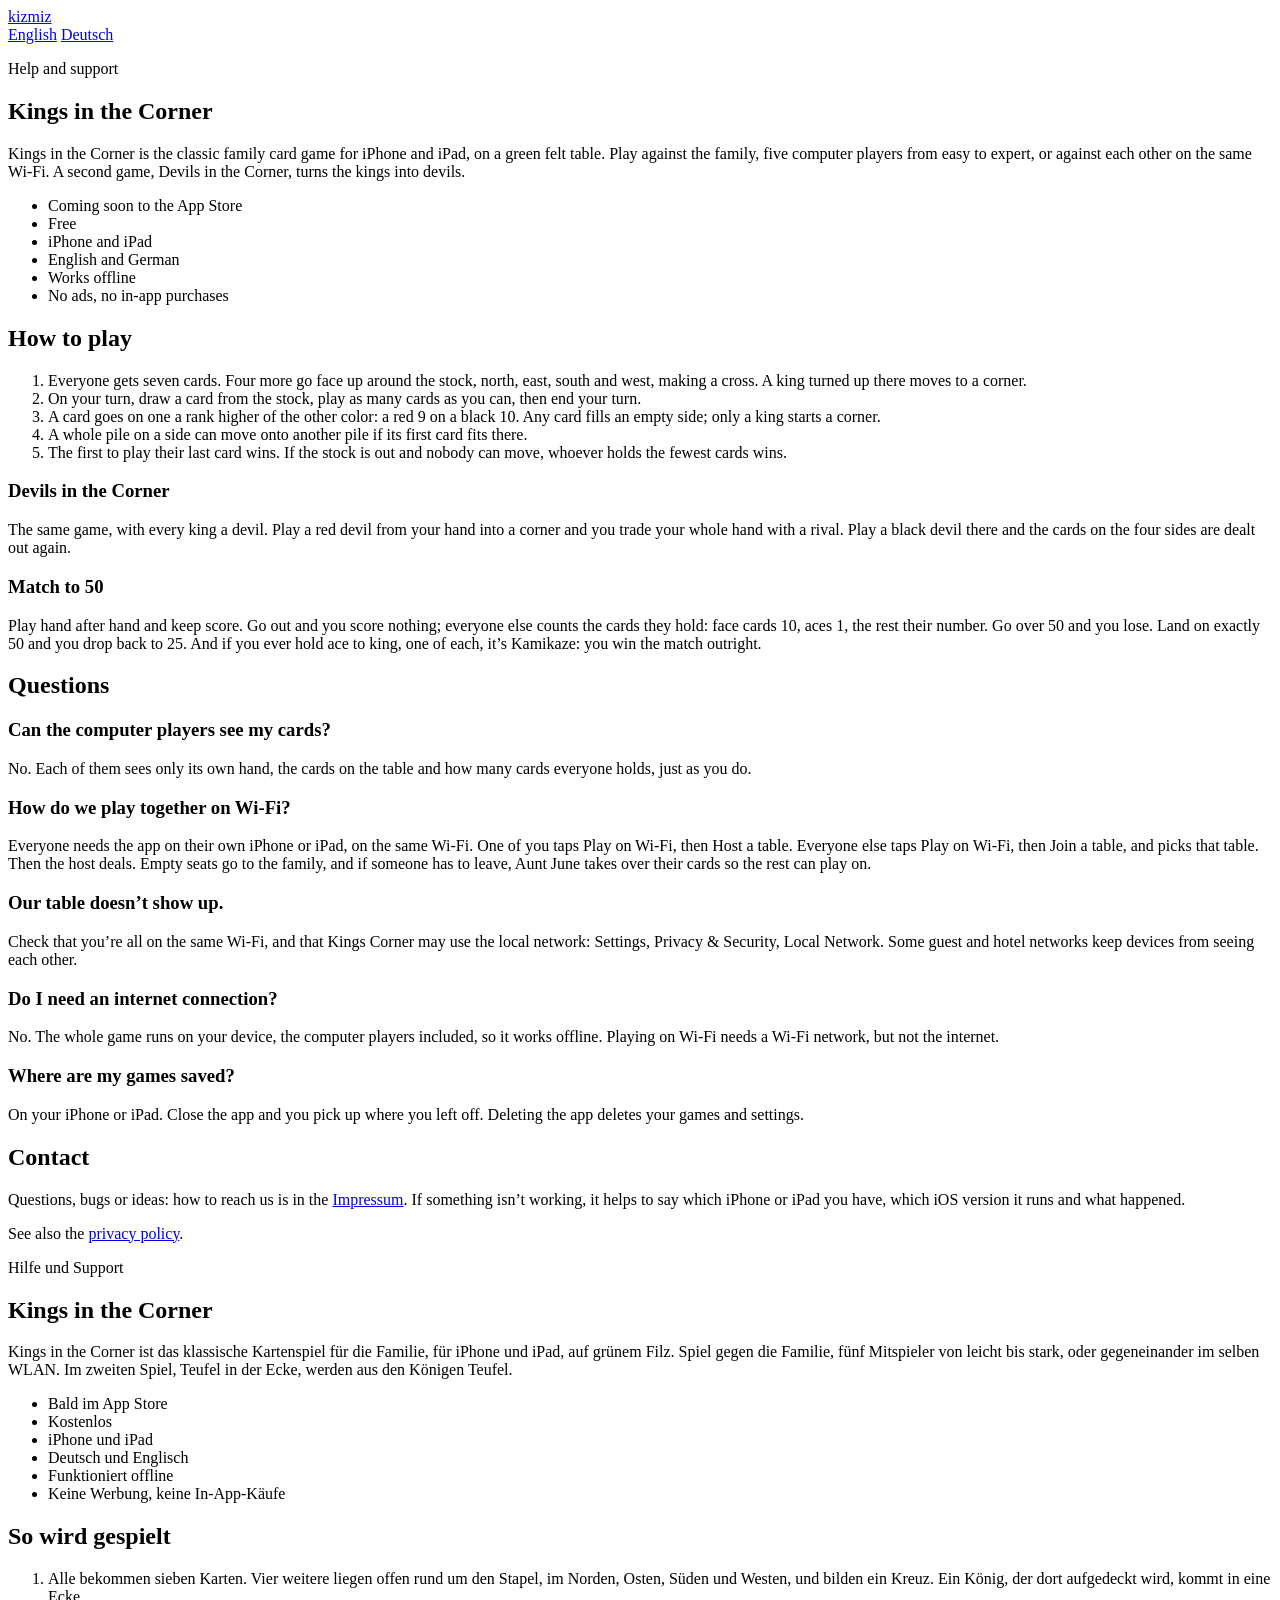
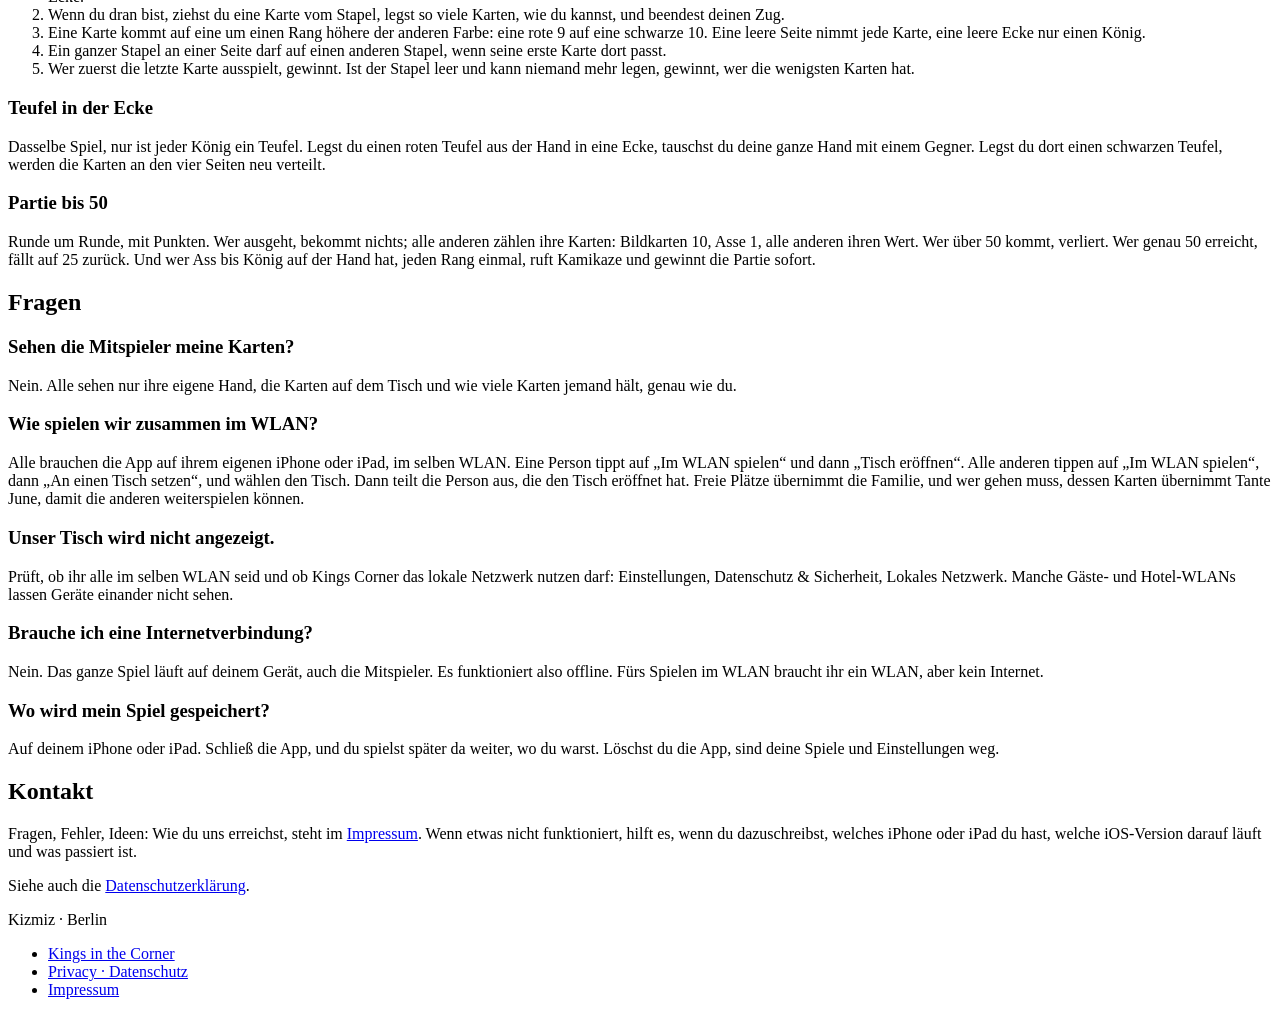
==== docs/index.html @ 905519a3 "Kings in the Corner: the app, its agents, and its store pages The iOS and Android shells around the " ====
<!doctype html>
<html lang="en">
<head>
  <meta charset="utf-8">
  <meta name="viewport" content="width=device-width, initial-scale=1">
  <title>Kings in the Corner · Help and support · Hilfe und Support</title>
  <meta name="description" content="Help and support for the Kings in the Corner app. Hilfe und Support auf Deutsch.">
  <meta name="theme-color" content="#2943b5">
  <link rel="icon" href="data:image/svg+xml,%3Csvg xmlns='http://www.w3.org/2000/svg' viewBox='0 0 20 28'%3E%3Crect width='20' height='28' rx='4' fill='%23ff4fa3'/%3E%3Crect x='2.5' y='2.5' width='15' height='23' rx='2.5' fill='none' stroke='white' stroke-width='1.4'/%3E%3C/svg%3E">
  <!-- The studio's fonts and styles: GitHub Pages serves this site at kizmiz.github.io/kings-in-the-corner/,
       beside the studio's own site (the kizmiz.github.io repo), so they come from its root. -->
  <link rel="preload" href="/fonts/bagel-fat-one-latin.woff2" as="font" type="font/woff2" crossorigin>
  <link rel="preload" href="/fonts/bricolage-grotesque-latin.woff2" as="font" type="font/woff2" crossorigin>
  <link rel="stylesheet" href="/fonts/fonts.css">
  <link rel="stylesheet" href="/style.css">
</head>
<body class="text">
  <header class="bar">
    <div class="bar-inner">
      <a class="wordmark" href="/">kizmiz</a>
      <nav class="langs" aria-label="Language / Sprache">
        <a href="#en" lang="en">English</a>
        <a href="#de" lang="de">Deutsch</a>
      </nav>
    </div>
  </header>

  <main class="doc">
    <article id="en" lang="en">
      <p class="eyebrow">Help and support</p>
      <h1>Kings in the Corner</h1>
      <p class="lead">Kings in the Corner is the classic family card game for iPhone and iPad, on a green felt table. Play against the family, five computer players from easy to expert, or against each other on the same Wi-Fi. A second game, Devils in the Corner, turns the kings into devils.</p>
      <ul class="facts">
        <li>Coming soon to the App Store</li>
        <li>Free</li>
        <li>iPhone and iPad</li>
        <li>English and German</li>
        <li>Works offline</li>
        <li>No ads, no in-app purchases</li>
      </ul>

      <h2>How to play</h2>
      <ol class="steps">
        <li>Everyone gets seven cards. Four more go face up around the stock, north, east, south and west, making a cross. A king turned up there moves to a corner.</li>
        <li>On your turn, draw a card from the stock, play as many cards as you can, then end your turn.</li>
        <li>A card goes on one a rank higher of the other color: a red 9 on a black 10. Any card fills an empty side; only a king starts a corner.</li>
        <li>A whole pile on a side can move onto another pile if its first card fits there.</li>
        <li>The first to play their last card wins. If the stock is out and nobody can move, whoever holds the fewest cards wins.</li>
      </ol>

      <h3>Devils in the Corner</h3>
      <p>The same game, with every king a devil. Play a red devil from your hand into a corner and you trade your whole hand with a rival. Play a black devil there and the cards on the four sides are dealt out again.</p>

      <h3>Match to 50</h3>
      <p>Play hand after hand and keep score. Go out and you score nothing; everyone else counts the cards they hold: face cards 10, aces 1, the rest their number. Go over 50 and you lose. Land on exactly 50 and you drop back to 25. And if you ever hold ace to king, one of each, it’s Kamikaze: you win the match outright.</p>

      <h2>Questions</h2>

      <h3>Can the computer players see my cards?</h3>
      <p>No. Each of them sees only its own hand, the cards on the table and how many cards everyone holds, just as you do.</p>

      <h3>How do we play together on Wi-Fi?</h3>
      <p>Everyone needs the app on their own iPhone or iPad, on the same Wi-Fi. One of you taps Play on Wi-Fi, then Host a table. Everyone else taps Play on Wi-Fi, then Join a table, and picks that table. Then the host deals. Empty seats go to the family, and if someone has to leave, Aunt June takes over their cards so the rest can play on.</p>

      <h3>Our table doesn’t show up.</h3>
      <p>Check that you’re all on the same Wi-Fi, and that Kings Corner may use the local network: Settings, Privacy &amp; Security, Local Network. Some guest and hotel networks keep devices from seeing each other.</p>

      <h3>Do I need an internet connection?</h3>
      <p>No. The whole game runs on your device, the computer players included, so it works offline. Playing on Wi-Fi needs a Wi-Fi network, but not the internet.</p>

      <h3>Where are my games saved?</h3>
      <p>On your iPhone or iPad. Close the app and you pick up where you left off. Deleting the app deletes your games and settings.</p>

      <h2>Contact</h2>
      <p>Questions, bugs or ideas: how to reach us is in the <a href="/impressum/">Impressum</a>. If something isn’t working, it helps to say which iPhone or iPad you have, which iOS version it runs and what happened.</p>
      <p class="note">See also the <a href="privacy/">privacy policy</a>.</p>
    </article>

    <article id="de" lang="de">
      <p class="eyebrow">Hilfe und Support</p>
      <h1>Kings in the Corner</h1>
      <p class="lead">Kings in the Corner ist das klassische Kartenspiel für die Familie, für iPhone und iPad, auf grünem Filz. Spiel gegen die Familie, fünf Mitspieler von leicht bis stark, oder gegeneinander im selben WLAN. Im zweiten Spiel, Teufel in der Ecke, werden aus den Königen Teufel.</p>
      <ul class="facts">
        <li>Bald im App Store</li>
        <li>Kostenlos</li>
        <li>iPhone und iPad</li>
        <li>Deutsch und Englisch</li>
        <li>Funktioniert offline</li>
        <li>Keine Werbung, keine In-App-Käufe</li>
      </ul>

      <h2>So wird gespielt</h2>
      <ol class="steps">
        <li>Alle bekommen sieben Karten. Vier weitere liegen offen rund um den Stapel, im Norden, Osten, Süden und Westen, und bilden ein Kreuz. Ein König, der dort aufgedeckt wird, kommt in eine Ecke.</li>
        <li>Wenn du dran bist, ziehst du eine Karte vom Stapel, legst so viele Karten, wie du kannst, und beendest deinen Zug.</li>
        <li>Eine Karte kommt auf eine um einen Rang höhere der anderen Farbe: eine rote 9 auf eine schwarze 10. Eine leere Seite nimmt jede Karte, eine leere Ecke nur einen König.</li>
        <li>Ein ganzer Stapel an einer Seite darf auf einen anderen Stapel, wenn seine erste Karte dort passt.</li>
        <li>Wer zuerst die letzte Karte ausspielt, gewinnt. Ist der Stapel leer und kann niemand mehr legen, gewinnt, wer die wenigsten Karten hat.</li>
      </ol>

      <h3>Teufel in der Ecke</h3>
      <p>Dasselbe Spiel, nur ist jeder König ein Teufel. Legst du einen roten Teufel aus der Hand in eine Ecke, tauschst du deine ganze Hand mit einem Gegner. Legst du dort einen schwarzen Teufel, werden die Karten an den vier Seiten neu verteilt.</p>

      <h3>Partie bis 50</h3>
      <p>Runde um Runde, mit Punkten. Wer ausgeht, bekommt nichts; alle anderen zählen ihre Karten: Bildkarten 10, Asse 1, alle anderen ihren Wert. Wer über 50 kommt, verliert. Wer genau 50 erreicht, fällt auf 25 zurück. Und wer Ass bis König auf der Hand hat, jeden Rang einmal, ruft Kamikaze und gewinnt die Partie sofort.</p>

      <h2>Fragen</h2>

      <h3>Sehen die Mitspieler meine Karten?</h3>
      <p>Nein. Alle sehen nur ihre eigene Hand, die Karten auf dem Tisch und wie viele Karten jemand hält, genau wie du.</p>

      <h3>Wie spielen wir zusammen im WLAN?</h3>
      <p>Alle brauchen die App auf ihrem eigenen iPhone oder iPad, im selben WLAN. Eine Person tippt auf „Im WLAN spielen“ und dann „Tisch eröffnen“. Alle anderen tippen auf „Im WLAN spielen“, dann „An einen Tisch setzen“, und wählen den Tisch. Dann teilt die Person aus, die den Tisch eröffnet hat. Freie Plätze übernimmt die Familie, und wer gehen muss, dessen Karten übernimmt Tante June, damit die anderen weiterspielen können.</p>

      <h3>Unser Tisch wird nicht angezeigt.</h3>
      <p>Prüft, ob ihr alle im selben WLAN seid und ob Kings Corner das lokale Netzwerk nutzen darf: Einstellungen, Datenschutz &amp; Sicherheit, Lokales Netzwerk. Manche Gäste- und Hotel-WLANs lassen Geräte einander nicht sehen.</p>

      <h3>Brauche ich eine Internetverbindung?</h3>
      <p>Nein. Das ganze Spiel läuft auf deinem Gerät, auch die Mitspieler. Es funktioniert also offline. Fürs Spielen im WLAN braucht ihr ein WLAN, aber kein Internet.</p>

      <h3>Wo wird mein Spiel gespeichert?</h3>
      <p>Auf deinem iPhone oder iPad. Schließ die App, und du spielst später da weiter, wo du warst. Löschst du die App, sind deine Spiele und Einstellungen weg.</p>

      <h2>Kontakt</h2>
      <p>Fragen, Fehler, Ideen: Wie du uns erreichst, steht im <a href="/impressum/">Impressum</a>. Wenn etwas nicht funktioniert, hilft es, wenn du dazuschreibst, welches iPhone oder iPad du hast, welche iOS-Version darauf läuft und was passiert ist.</p>
      <p class="note">Siehe auch die <a href="privacy/#de">Datenschutzerklärung</a>.</p>
    </article>
  </main>

  <footer class="foot">
    <div class="foot-inner">
      <span>Kizmiz · Berlin</span>
      <ul>
        <li><a href="./">Kings in the Corner</a></li>
        <li><a href="privacy/">Privacy · Datenschutz</a></li>
        <li><a href="/impressum/">Impressum</a></li>
      </ul>
    </div>
  </footer>
</body>
</html>
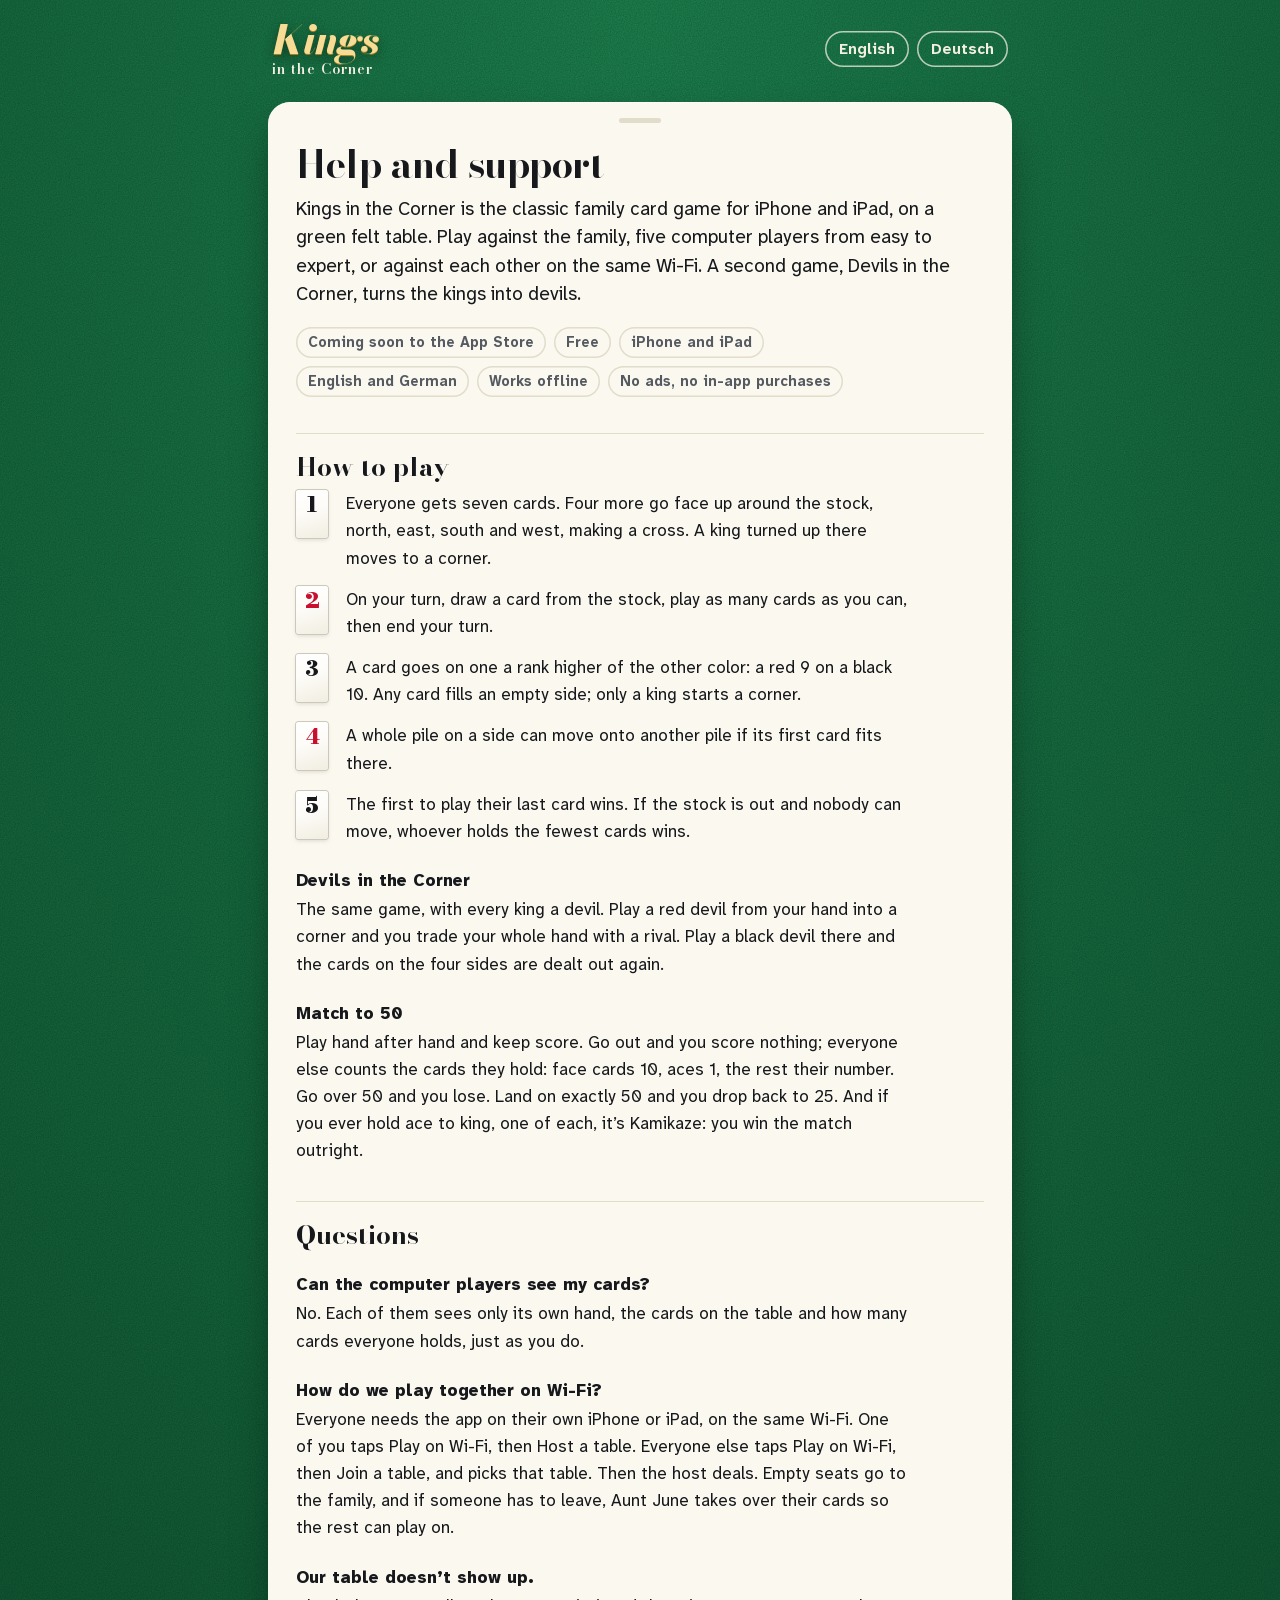
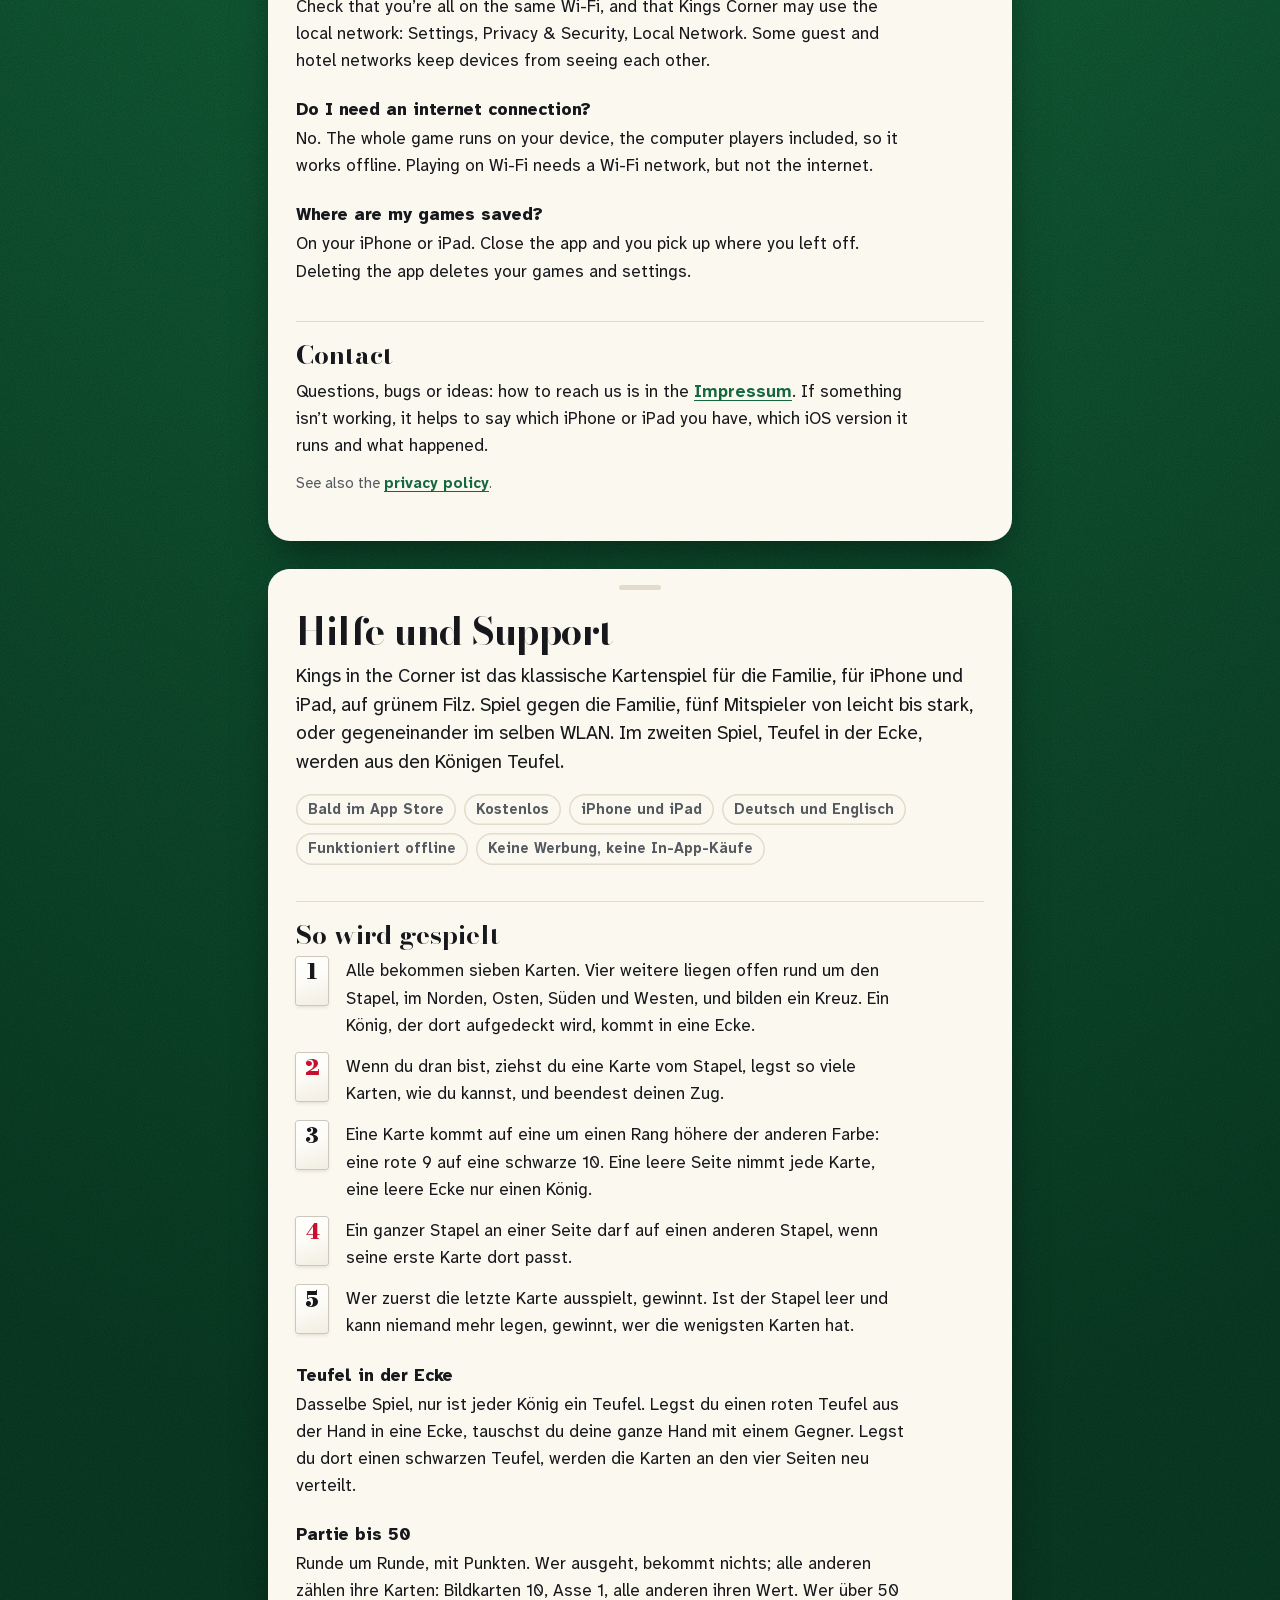
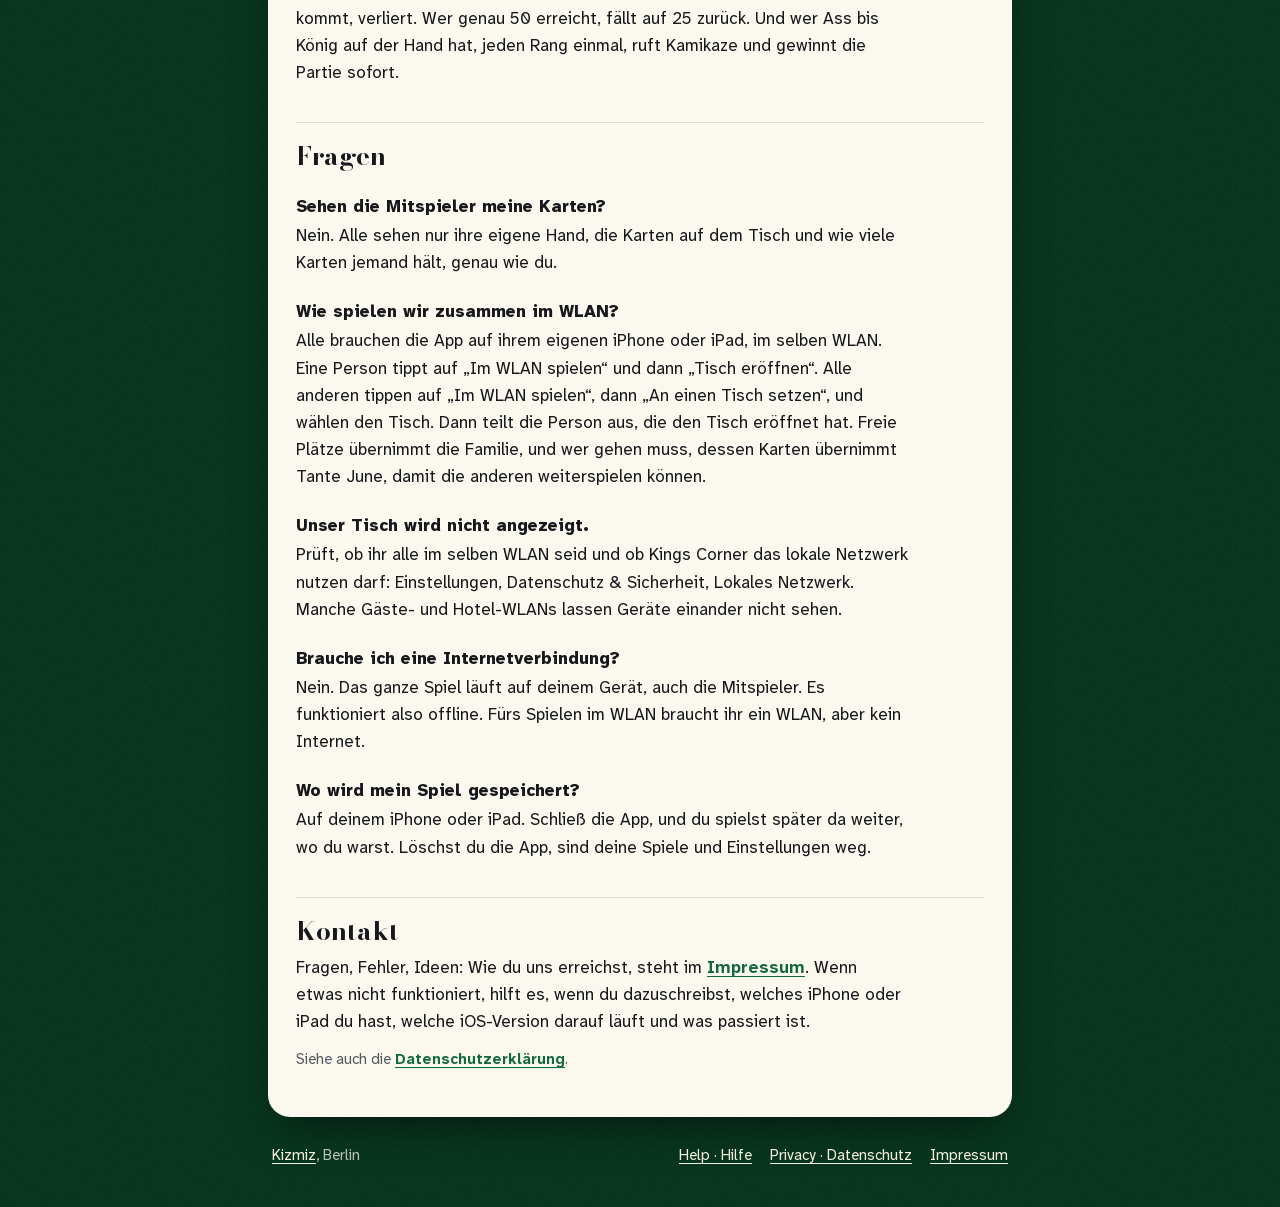
==== commit 66ab594d: "Support and privacy pages in the game's own look The pages carry their own styles and the app's font" ====
--- a/docs/index.html
+++ b/docs/index.html
@@ -5,30 +5,25 @@
   <meta name="viewport" content="width=device-width, initial-scale=1">
   <title>Kings in the Corner · Help and support · Hilfe und Support</title>
   <meta name="description" content="Help and support for the Kings in the Corner app. Hilfe und Support auf Deutsch.">
-  <meta name="theme-color" content="#2943b5">
-  <link rel="icon" href="data:image/svg+xml,%3Csvg xmlns='http://www.w3.org/2000/svg' viewBox='0 0 20 28'%3E%3Crect width='20' height='28' rx='4' fill='%23ff4fa3'/%3E%3Crect x='2.5' y='2.5' width='15' height='23' rx='2.5' fill='none' stroke='white' stroke-width='1.4'/%3E%3C/svg%3E">
-  <!-- The studio's fonts and styles: GitHub Pages serves this site at kizmiz.github.io/kings-in-the-corner/,
-       beside the studio's own site (the kizmiz.github.io repo), so they come from its root. -->
-  <link rel="preload" href="/fonts/bagel-fat-one-latin.woff2" as="font" type="font/woff2" crossorigin>
-  <link rel="preload" href="/fonts/bricolage-grotesque-latin.woff2" as="font" type="font/woff2" crossorigin>
-  <link rel="stylesheet" href="/fonts/fonts.css">
-  <link rel="stylesheet" href="/style.css">
+  <meta name="theme-color" content="#0a3f25">
+  <link rel="icon" href="data:image/svg+xml,%3Csvg xmlns='http://www.w3.org/2000/svg' viewBox='0 0 32 32'%3E%3Crect width='32' height='32' rx='7' fill='%2314683d'/%3E%3Cg transform='rotate(-12 16 16)'%3E%3Crect x='8.5' y='5' width='15' height='22' rx='2' fill='%23fdfcf8'/%3E%3Ctext x='16' y='21' font-family='Georgia,serif' font-weight='700' font-size='14' text-anchor='middle' fill='%2316181b'%3EK%3C/text%3E%3C/g%3E%3C/svg%3E">
+  <link rel="preload" href="fonts/bodoni-moda-latin.woff2" as="font" type="font/woff2" crossorigin>
+  <link rel="preload" href="fonts/atkinson-next-latin.woff2" as="font" type="font/woff2" crossorigin>
+  <link rel="stylesheet" href="fonts/fonts.css">
+  <link rel="stylesheet" href="style.css">
 </head>
-<body class="text">
+<body>
   <header class="bar">
-    <div class="bar-inner">
-      <a class="wordmark" href="/">kizmiz</a>
-      <nav class="langs" aria-label="Language / Sprache">
-        <a href="#en" lang="en">English</a>
-        <a href="#de" lang="de">Deutsch</a>
-      </nav>
-    </div>
+    <a class="wordmark" href="./" aria-label="Kings in the Corner"><span class="kings">Kings</span><span class="rest">in the Corner</span></a>
+    <nav class="langs" aria-label="Language / Sprache">
+      <a href="#en" lang="en">English</a>
+      <a href="#de" lang="de">Deutsch</a>
+    </nav>
   </header>
 
-  <main class="doc">
+  <main>
     <article id="en" lang="en">
-      <p class="eyebrow">Help and support</p>
-      <h1>Kings in the Corner</h1>
+      <h1>Help and support</h1>
       <p class="lead">Kings in the Corner is the classic family card game for iPhone and iPad, on a green felt table. Play against the family, five computer players from easy to expert, or against each other on the same Wi-Fi. A second game, Devils in the Corner, turns the kings into devils.</p>
       <ul class="facts">
         <li>Coming soon to the App Store</li>
@@ -72,13 +67,12 @@
       <p>On your iPhone or iPad. Close the app and you pick up where you left off. Deleting the app deletes your games and settings.</p>
 
       <h2>Contact</h2>
-      <p>Questions, bugs or ideas: how to reach us is in the <a href="/impressum/">Impressum</a>. If something isn’t working, it helps to say which iPhone or iPad you have, which iOS version it runs and what happened.</p>
+      <p>Questions, bugs or ideas: how to reach us is in the <a href="https://kizmiz.github.io/impressum/">Impressum</a>. If something isn’t working, it helps to say which iPhone or iPad you have, which iOS version it runs and what happened.</p>
       <p class="note">See also the <a href="privacy/">privacy policy</a>.</p>
     </article>
 
     <article id="de" lang="de">
-      <p class="eyebrow">Hilfe und Support</p>
-      <h1>Kings in the Corner</h1>
+      <h1>Hilfe und Support</h1>
       <p class="lead">Kings in the Corner ist das klassische Kartenspiel für die Familie, für iPhone und iPad, auf grünem Filz. Spiel gegen die Familie, fünf Mitspieler von leicht bis stark, oder gegeneinander im selben WLAN. Im zweiten Spiel, Teufel in der Ecke, werden aus den Königen Teufel.</p>
       <ul class="facts">
         <li>Bald im App Store</li>
@@ -122,20 +116,18 @@
       <p>Auf deinem iPhone oder iPad. Schließ die App, und du spielst später da weiter, wo du warst. Löschst du die App, sind deine Spiele und Einstellungen weg.</p>
 
       <h2>Kontakt</h2>
-      <p>Fragen, Fehler, Ideen: Wie du uns erreichst, steht im <a href="/impressum/">Impressum</a>. Wenn etwas nicht funktioniert, hilft es, wenn du dazuschreibst, welches iPhone oder iPad du hast, welche iOS-Version darauf läuft und was passiert ist.</p>
+      <p>Fragen, Fehler, Ideen: Wie du uns erreichst, steht im <a href="https://kizmiz.github.io/impressum/">Impressum</a>. Wenn etwas nicht funktioniert, hilft es, wenn du dazuschreibst, welches iPhone oder iPad du hast, welche iOS-Version darauf läuft und was passiert ist.</p>
       <p class="note">Siehe auch die <a href="privacy/#de">Datenschutzerklärung</a>.</p>
     </article>
   </main>
 
   <footer class="foot">
-    <div class="foot-inner">
-      <span>Kizmiz · Berlin</span>
-      <ul>
-        <li><a href="./">Kings in the Corner</a></li>
-        <li><a href="privacy/">Privacy · Datenschutz</a></li>
-        <li><a href="/impressum/">Impressum</a></li>
-      </ul>
-    </div>
+    <span><a href="https://kizmiz.github.io/">Kizmiz</a>, Berlin</span>
+    <ul>
+      <li><a href="./">Help · Hilfe</a></li>
+      <li><a href="privacy/">Privacy · Datenschutz</a></li>
+      <li><a href="https://kizmiz.github.io/impressum/">Impressum</a></li>
+    </ul>
   </footer>
 </body>
 </html>
--- a/docs/fonts/fonts.css
+++ b/docs/fonts/fonts.css
@@ -0,0 +1,38 @@
+/* Bodoni Moda (card indices and headings) and Atkinson Hyperlegible Next (everything else), bundled
+   so the app works offline. Both are under the SIL Open Font License (OFL-*.txt). */
+
+@font-face {
+  font-family: "Bodoni Moda";
+  font-style: normal;
+  font-weight: 400 900;
+  font-display: swap;
+  src: url(bodoni-moda-latin.woff2) format("woff2");
+}
+
+@font-face {
+  font-family: "Bodoni Moda";
+  font-style: italic;
+  font-weight: 400 900;
+  font-display: swap;
+  src: url(bodoni-moda-italic-latin.woff2) format("woff2");
+}
+
+@font-face {
+  font-family: "Atkinson Hyperlegible Next";
+  font-style: normal;
+  font-weight: 400 800;
+  font-display: swap;
+  src: url(atkinson-next-latin.woff2) format("woff2");
+  unicode-range: U+0000-00FF, U+0131, U+0152-0153, U+02BB-02BC, U+02C6, U+02DA, U+02DC, U+0304, U+0308,
+    U+0329, U+2000-206F, U+20AC, U+2122, U+2191, U+2193, U+2212, U+2215, U+FEFF, U+FFFD;
+}
+
+@font-face {
+  font-family: "Atkinson Hyperlegible Next";
+  font-style: normal;
+  font-weight: 400 800;
+  font-display: swap;
+  src: url(atkinson-next-latin-ext.woff2) format("woff2");
+  unicode-range: U+0100-02BA, U+02BD-02C5, U+02C7-02CC, U+02CE-02D7, U+02DD-02FF, U+1E00-1E9F, U+20A0-20AB,
+    U+20AD-20C4, U+2C60-2C7F, U+A720-A7FF;
+}
--- a/docs/style.css
+++ b/docs/style.css
@@ -0,0 +1,155 @@
+/* The support and privacy pages, in the app's own look: the green felt, with each language's text
+   on a sheet of card paper, as the app's own sheets slide up over the table. Bodoni Moda for
+   headings, Atkinson Hyperlegible Next for reading (both in fonts/, under the OFL). */
+
+:root {
+  --felt: #14683d;
+  --felt-deep: #0a3f25;
+  --felt-light: #1d8550;
+  --gold: #e9c46a;
+  --gold-hi: #f6dc94;
+  --gold-lo: #a97c21;
+  --cream: #f4efe1;
+  --cream-soft: rgba(244, 239, 225, 0.75);
+  --paper: #fbf8f0;
+  --rule: #e2dccb;
+  --card: #fdfcf8;
+  --card-edge: #cdc8bb;
+  --ink: #16181b;
+  --ink-soft: #545a60;
+  --red: #c8102e;
+
+  --display: "Bodoni Moda", "Didot", Georgia, serif;
+  --text: "Atkinson Hyperlegible Next", system-ui, sans-serif;
+  --noise: url("data:image/svg+xml,%3Csvg xmlns='http://www.w3.org/2000/svg' width='180' height='180'%3E%3Cfilter id='n'%3E%3CfeTurbulence type='fractalNoise' baseFrequency='.85' numOctaves='2' stitchTiles='stitch'/%3E%3CfeColorMatrix values='0 0 0 0 0 0 0 0 0 0 0 0 0 0 0 0 0 0 .55 0'/%3E%3C/filter%3E%3Crect width='100%25' height='100%25' filter='url(%23n)' opacity='.5'/%3E%3C/svg%3E");
+}
+
+* { box-sizing: border-box; }
+
+html { background: var(--felt-deep); }
+body {
+  margin: 0;
+  min-height: 100vh;
+  background: var(--noise), radial-gradient(140% 70% at 50% 0%, var(--felt-light) 0%, var(--felt) 45%, var(--felt-deep) 100%);
+  color: var(--cream);
+  font: 400 17px/1.6 var(--text);
+  -webkit-font-smoothing: antialiased;
+}
+
+a { color: inherit; text-underline-offset: 3px; text-decoration-thickness: 1px; }
+:focus-visible { outline: 3px solid var(--gold); outline-offset: 2px; border-radius: 4px; }
+
+/* ---------------------------------------------------------------- the table's edge */
+
+.bar {
+  display: flex;
+  align-items: center;
+  justify-content: space-between;
+  gap: 16px;
+  max-width: 48rem;
+  margin: 0 auto;
+  padding: 22px 16px 26px;
+}
+
+/* The title as the app's home screen sets it, smaller. */
+.wordmark { display: inline-block; text-decoration: none; line-height: 1; }
+.wordmark .kings {
+  display: block;
+  font: italic 800 40px/0.9 var(--display);
+  letter-spacing: -1px;
+  color: var(--gold-hi);
+  text-shadow: 0 1px 0 var(--gold-lo), 0 4px 12px rgba(0, 0, 0, 0.4);
+}
+.wordmark .rest { display: block; margin-top: 4px; font: 600 14px/1 var(--display); letter-spacing: 0.08em; color: var(--cream); }
+
+.langs { display: flex; gap: 8px; }
+.langs a {
+  padding: 6px 14px;
+  border-radius: 999px;
+  box-shadow: inset 0 0 0 1.5px var(--cream-soft);
+  font-weight: 700;
+  font-size: 15px;
+  text-decoration: none;
+  color: var(--cream);
+}
+.langs a:hover { background: rgba(244, 239, 225, 0.12); }
+
+/* ---------------------------------------------------------------- the sheets */
+
+main { display: grid; gap: 28px; max-width: 48rem; margin: 0 auto; padding: 0 12px; }
+
+article {
+  padding: 30px 28px 34px;
+  border-radius: 22px;
+  background: var(--paper);
+  color: var(--ink);
+  box-shadow: 0 1px 0 rgba(255, 255, 255, 0.6) inset, 0 18px 44px -12px rgba(0, 0, 0, 0.55);
+  scroll-margin-top: 16px;
+}
+/* The grab bar the app's sheets have. */
+article::before { content: ""; display: block; width: 42px; height: 5px; margin: -14px auto 22px; border-radius: 3px; background: var(--rule); }
+
+h1, h2 { font-family: var(--display); font-weight: 700; color: var(--ink); }
+h1 { margin: 0 0 10px; font-size: 38px; line-height: 1.05; letter-spacing: -0.5px; hyphens: manual; }
+h2 { margin: 36px 0 8px; padding-top: 18px; border-top: 1px solid var(--rule); font-size: 26px; line-height: 1.15; }
+h3 { margin: 24px 0 4px; font-size: 17px; line-height: 1.35; font-weight: 800; }
+p, ul, ol, address { margin: 0 0 12px; max-width: 36em; }
+address { font-style: normal; }
+article a { color: var(--felt); font-weight: 700; }
+article a:hover { color: var(--felt-deep); }
+
+.lead { font-size: 19px; line-height: 1.5; }
+.meta, .note { color: var(--ink-soft); font-size: 15px; }
+.nobreak { white-space: nowrap; }
+
+.facts { display: flex; flex-wrap: wrap; gap: 8px; padding: 0; margin: 18px 0 0; list-style: none; }
+.facts li { padding: 4px 12px; border-radius: 999px; box-shadow: inset 0 0 0 1.5px var(--rule); font-size: 14.5px; font-weight: 700; color: var(--ink-soft); }
+
+/* Each step's number is a little card, its index in Bodoni the way the app's cards print it,
+   black and red by turns. */
+.steps { counter-reset: step; padding: 0; list-style: none; }
+.steps li { counter-increment: step; position: relative; min-height: 46px; margin: 0 0 14px; padding-left: 50px; }
+.steps li::before {
+  content: counter(step);
+  position: absolute;
+  left: 0;
+  top: 0;
+  width: 32px;
+  height: 45px;
+  padding-top: 3px;
+  border-radius: 3px;
+  background: linear-gradient(162deg, #fff 0%, var(--card) 42%, #f1ede1 100%);
+  box-shadow: 0 0 0 1px var(--card-edge), 0 2px 4px rgba(0, 0, 0, 0.12);
+  font: 900 22px/1 var(--display);
+  font-variation-settings: "opsz" 6;
+  text-align: center;
+  color: var(--ink);
+}
+.steps li:nth-child(even)::before { color: var(--red); }
+
+/* ---------------------------------------------------------------- foot */
+
+.foot {
+  display: flex;
+  flex-wrap: wrap;
+  justify-content: space-between;
+  gap: 8px 20px;
+  max-width: 48rem;
+  margin: 0 auto;
+  padding: 26px 16px 40px;
+  font-size: 15px;
+  color: var(--cream-soft);
+}
+.foot ul { display: flex; flex-wrap: wrap; gap: 6px 18px; margin: 0; padding: 0; list-style: none; }
+.foot a { color: var(--cream); }
+
+@media (max-width: 480px) {
+  body { font-size: 16.5px; }
+  .bar { padding-bottom: 20px; }
+  .wordmark .kings { font-size: 34px; }
+  .wordmark .rest { font-size: 12.5px; }
+  article { padding: 26px 20px 28px; border-radius: 18px; }
+  h1 { font-size: 32px; }
+  h2 { font-size: 23px; }
+  .lead { font-size: 18px; }
+}
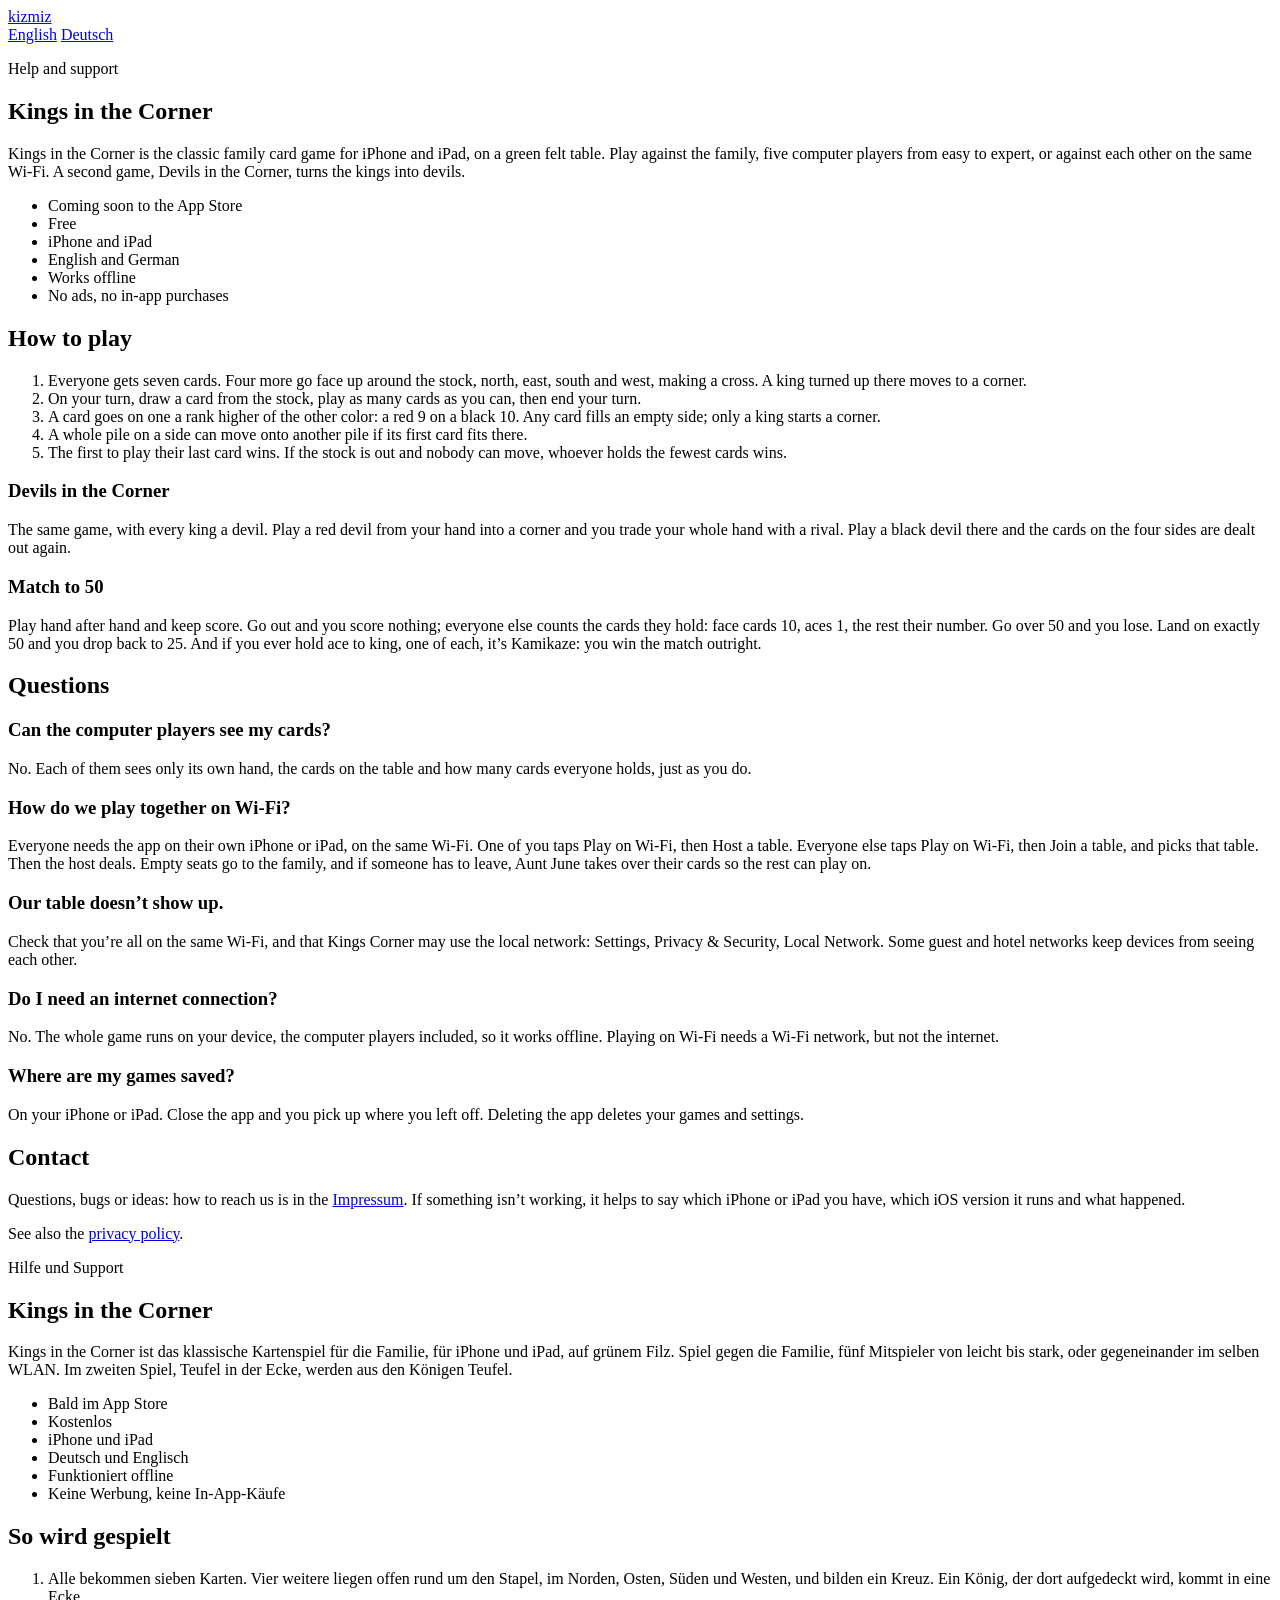
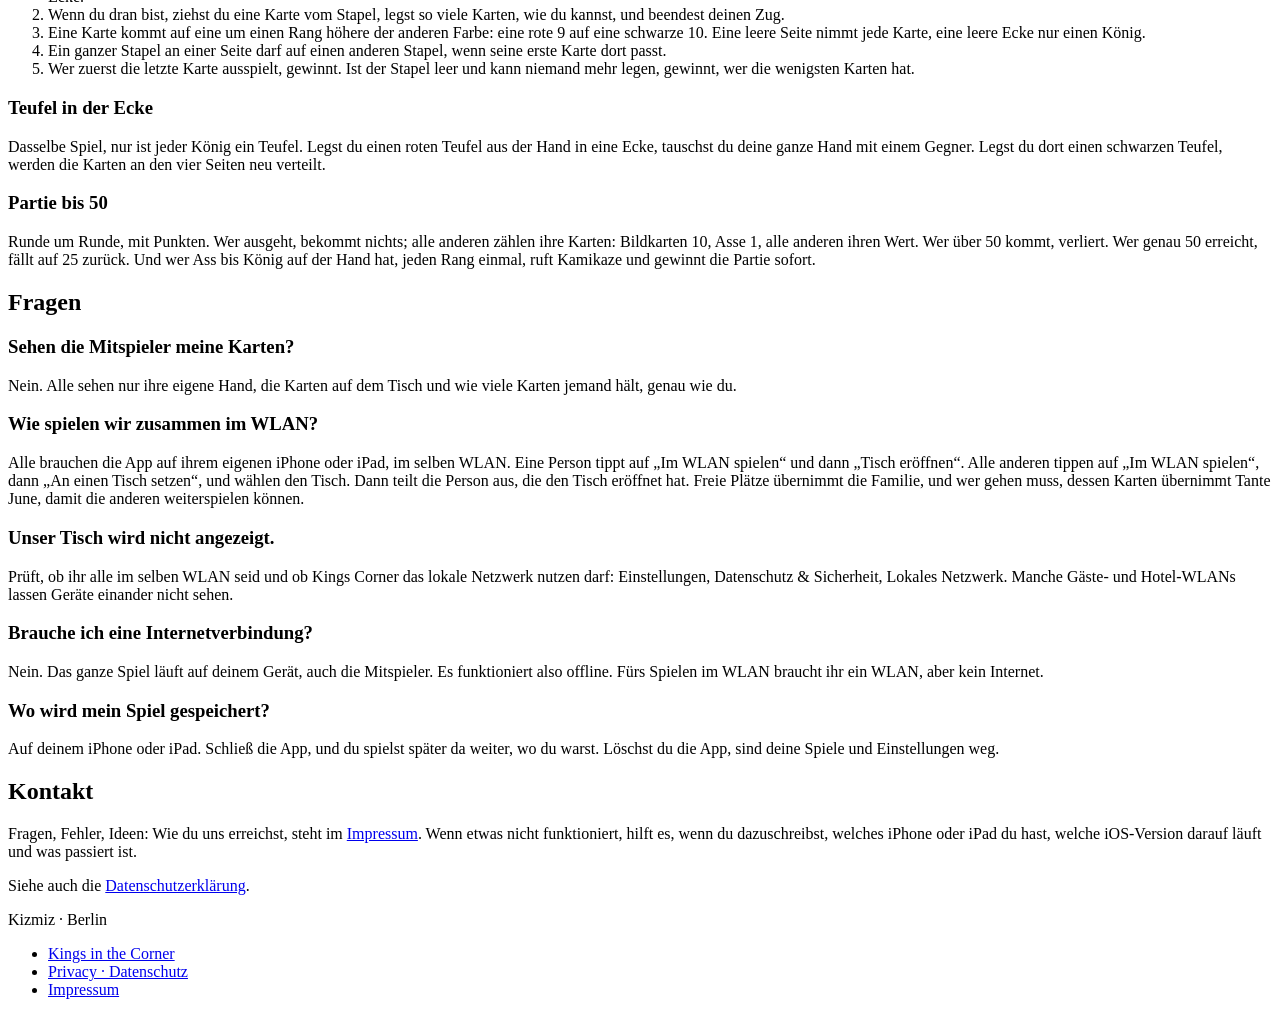
==== commit f211e708: "Support and privacy pages back in the studio's style Both pages match the Cambio Agents pages and th" ====
--- a/docs/index.html
+++ b/docs/index.html
@@ -5,25 +5,30 @@
   <meta name="viewport" content="width=device-width, initial-scale=1">
   <title>Kings in the Corner · Help and support · Hilfe und Support</title>
   <meta name="description" content="Help and support for the Kings in the Corner app. Hilfe und Support auf Deutsch.">
-  <meta name="theme-color" content="#0a3f25">
-  <link rel="icon" href="data:image/svg+xml,%3Csvg xmlns='http://www.w3.org/2000/svg' viewBox='0 0 32 32'%3E%3Crect width='32' height='32' rx='7' fill='%2314683d'/%3E%3Cg transform='rotate(-12 16 16)'%3E%3Crect x='8.5' y='5' width='15' height='22' rx='2' fill='%23fdfcf8'/%3E%3Ctext x='16' y='21' font-family='Georgia,serif' font-weight='700' font-size='14' text-anchor='middle' fill='%2316181b'%3EK%3C/text%3E%3C/g%3E%3C/svg%3E">
-  <link rel="preload" href="fonts/bodoni-moda-latin.woff2" as="font" type="font/woff2" crossorigin>
-  <link rel="preload" href="fonts/atkinson-next-latin.woff2" as="font" type="font/woff2" crossorigin>
-  <link rel="stylesheet" href="fonts/fonts.css">
-  <link rel="stylesheet" href="style.css">
+  <meta name="theme-color" content="#2943b5">
+  <link rel="icon" href="data:image/svg+xml,%3Csvg xmlns='http://www.w3.org/2000/svg' viewBox='0 0 20 28'%3E%3Crect width='20' height='28' rx='4' fill='%23ff4fa3'/%3E%3Crect x='2.5' y='2.5' width='15' height='23' rx='2.5' fill='none' stroke='white' stroke-width='1.4'/%3E%3C/svg%3E">
+  <!-- The studio's fonts and styles: GitHub Pages serves this site at kizmiz.github.io/kings-in-the-corner/,
+       beside the studio's own site (the kizmiz.github.io repo), so they come from its root. -->
+  <link rel="preload" href="/fonts/bagel-fat-one-latin.woff2" as="font" type="font/woff2" crossorigin>
+  <link rel="preload" href="/fonts/bricolage-grotesque-latin.woff2" as="font" type="font/woff2" crossorigin>
+  <link rel="stylesheet" href="/fonts/fonts.css">
+  <link rel="stylesheet" href="/style.css">
 </head>
-<body>
+<body class="text">
   <header class="bar">
-    <a class="wordmark" href="./" aria-label="Kings in the Corner"><span class="kings">Kings</span><span class="rest">in the Corner</span></a>
-    <nav class="langs" aria-label="Language / Sprache">
-      <a href="#en" lang="en">English</a>
-      <a href="#de" lang="de">Deutsch</a>
-    </nav>
+    <div class="bar-inner">
+      <a class="wordmark" href="/">kizmiz</a>
+      <nav class="langs" aria-label="Language / Sprache">
+        <a href="#en" lang="en">English</a>
+        <a href="#de" lang="de">Deutsch</a>
+      </nav>
+    </div>
   </header>
 
-  <main>
+  <main class="doc">
     <article id="en" lang="en">
-      <h1>Help and support</h1>
+      <p class="eyebrow">Help and support</p>
+      <h1>Kings in the Corner</h1>
       <p class="lead">Kings in the Corner is the classic family card game for iPhone and iPad, on a green felt table. Play against the family, five computer players from easy to expert, or against each other on the same Wi-Fi. A second game, Devils in the Corner, turns the kings into devils.</p>
       <ul class="facts">
         <li>Coming soon to the App Store</li>
@@ -67,12 +72,13 @@
       <p>On your iPhone or iPad. Close the app and you pick up where you left off. Deleting the app deletes your games and settings.</p>
 
       <h2>Contact</h2>
-      <p>Questions, bugs or ideas: how to reach us is in the <a href="https://kizmiz.github.io/impressum/">Impressum</a>. If something isn’t working, it helps to say which iPhone or iPad you have, which iOS version it runs and what happened.</p>
+      <p>Questions, bugs or ideas: how to reach us is in the <a href="/impressum/">Impressum</a>. If something isn’t working, it helps to say which iPhone or iPad you have, which iOS version it runs and what happened.</p>
       <p class="note">See also the <a href="privacy/">privacy policy</a>.</p>
     </article>
 
     <article id="de" lang="de">
-      <h1>Hilfe und Support</h1>
+      <p class="eyebrow">Hilfe und Support</p>
+      <h1>Kings in the Corner</h1>
       <p class="lead">Kings in the Corner ist das klassische Kartenspiel für die Familie, für iPhone und iPad, auf grünem Filz. Spiel gegen die Familie, fünf Mitspieler von leicht bis stark, oder gegeneinander im selben WLAN. Im zweiten Spiel, Teufel in der Ecke, werden aus den Königen Teufel.</p>
       <ul class="facts">
         <li>Bald im App Store</li>
@@ -116,18 +122,20 @@
       <p>Auf deinem iPhone oder iPad. Schließ die App, und du spielst später da weiter, wo du warst. Löschst du die App, sind deine Spiele und Einstellungen weg.</p>
 
       <h2>Kontakt</h2>
-      <p>Fragen, Fehler, Ideen: Wie du uns erreichst, steht im <a href="https://kizmiz.github.io/impressum/">Impressum</a>. Wenn etwas nicht funktioniert, hilft es, wenn du dazuschreibst, welches iPhone oder iPad du hast, welche iOS-Version darauf läuft und was passiert ist.</p>
+      <p>Fragen, Fehler, Ideen: Wie du uns erreichst, steht im <a href="/impressum/">Impressum</a>. Wenn etwas nicht funktioniert, hilft es, wenn du dazuschreibst, welches iPhone oder iPad du hast, welche iOS-Version darauf läuft und was passiert ist.</p>
       <p class="note">Siehe auch die <a href="privacy/#de">Datenschutzerklärung</a>.</p>
     </article>
   </main>
 
   <footer class="foot">
-    <span><a href="https://kizmiz.github.io/">Kizmiz</a>, Berlin</span>
-    <ul>
-      <li><a href="./">Help · Hilfe</a></li>
-      <li><a href="privacy/">Privacy · Datenschutz</a></li>
-      <li><a href="https://kizmiz.github.io/impressum/">Impressum</a></li>
-    </ul>
+    <div class="foot-inner">
+      <span>Kizmiz · Berlin</span>
+      <ul>
+        <li><a href="./">Kings in the Corner</a></li>
+        <li><a href="privacy/">Privacy · Datenschutz</a></li>
+        <li><a href="/impressum/">Impressum</a></li>
+      </ul>
+    </div>
   </footer>
 </body>
 </html>
